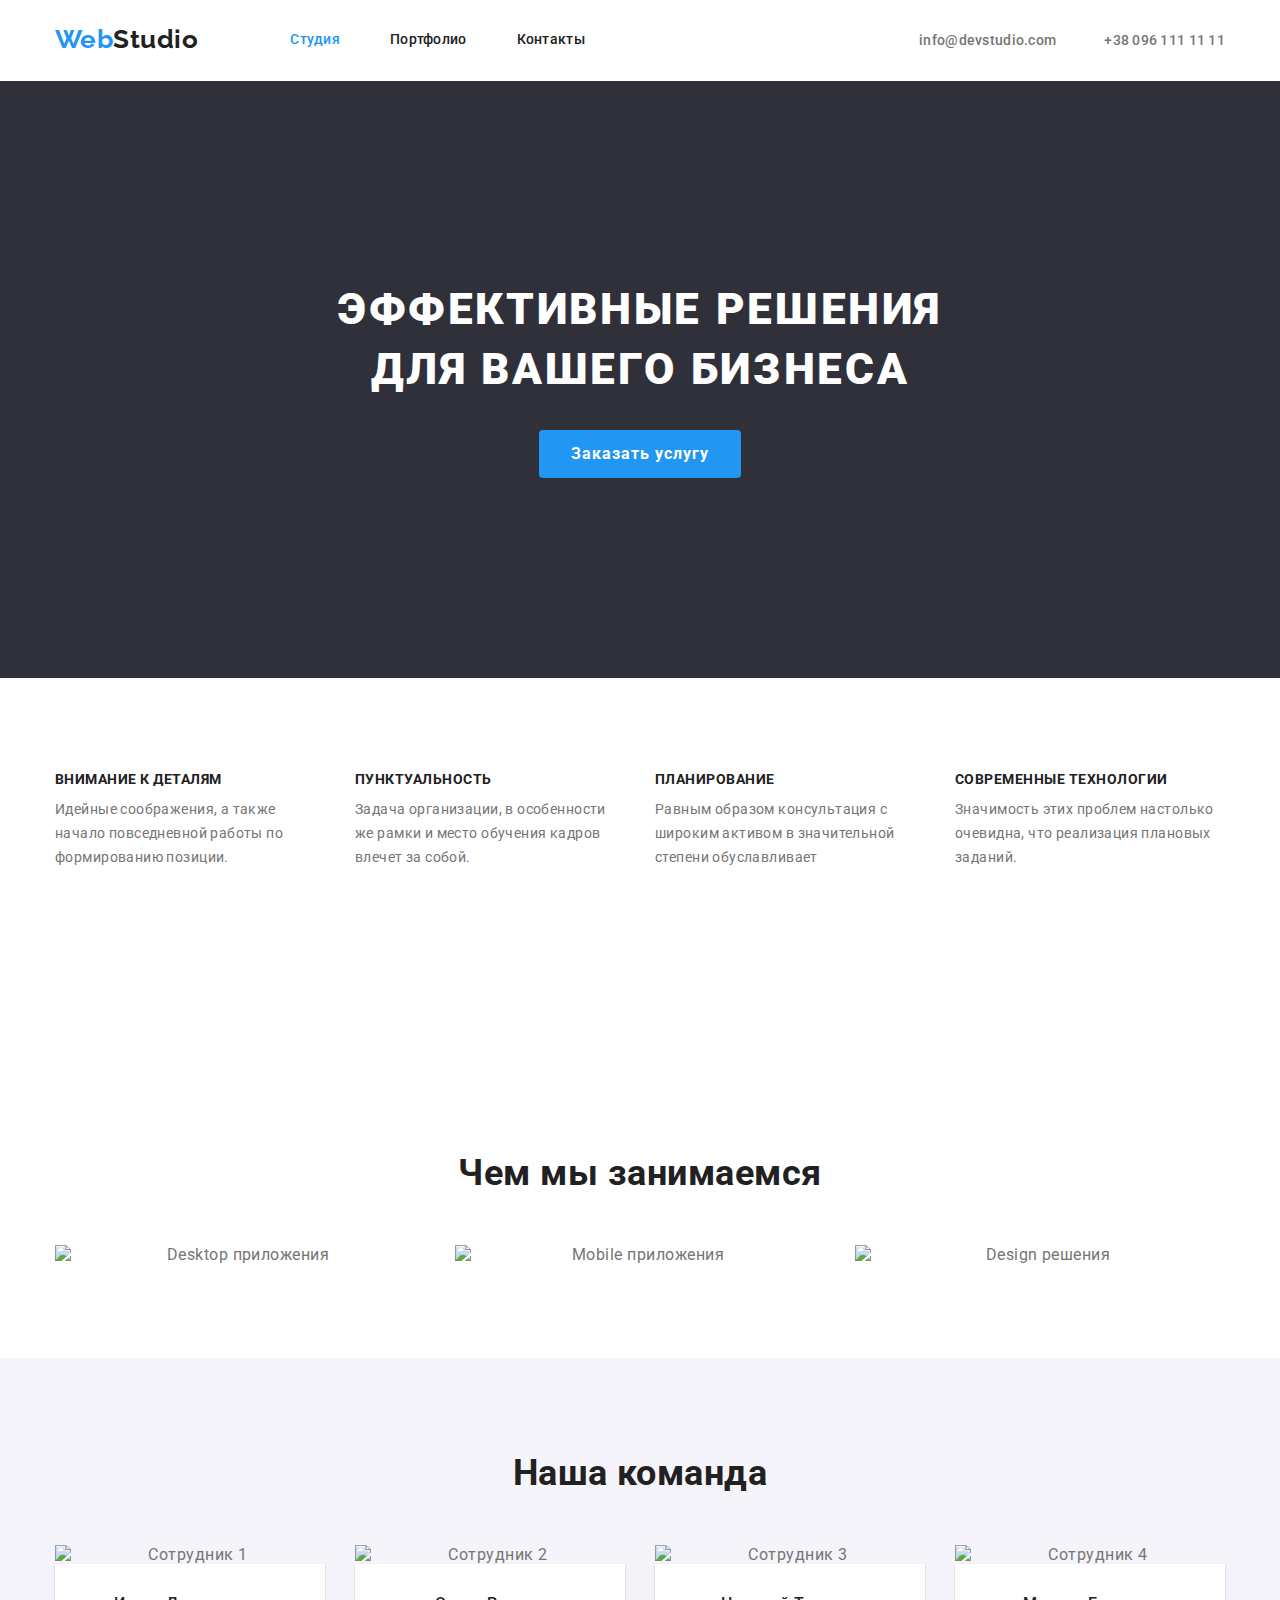
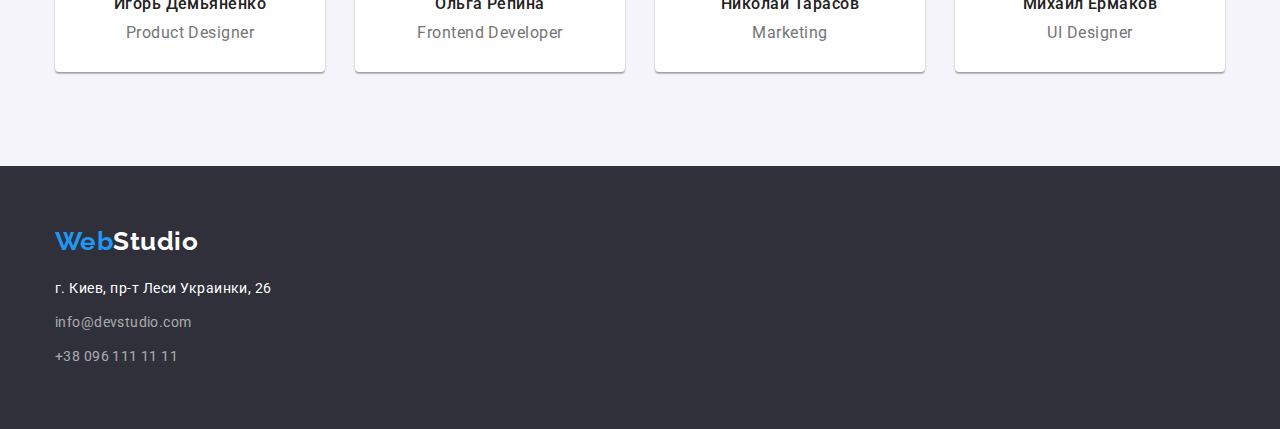
==== index.html @ 11eb451d "Update" ====
<!DOCTYPE html>
<html lang="ru">

<head>
    <meta charset="UTF-8">
    <meta http-equiv="X-UA-Compatible" content="IE=edge">
    <meta name="view" content="width=device-width, initial-scale=1.0">
    <title>studia_home_work_3</title>
    <link rel="preconnect" href="https://fonts.googleapis.com">
    <link rel="preconnect" href="https://fonts.gstatic.com" crossorigin>
    <link
        href="https://fonts.googleapis.com/css2?family=Raleway:wght@700&family=Roboto:wght@400;500;700;900&display=swap"
        rel="stylesheet">
    <link rel="stylesheet" href="https://cdnjs.cloudflare.com/ajax/libs/modern-normalize/1.1.0/modern-normalize.min.css"
        integrity="sha512-wpPYUAdjBVSE4KJnH1VR1HeZfpl1ub8YT/NKx4PuQ5NmX2tKuGu6U/JRp5y+Y8XG2tV+wKQpNHVUX03MfMFn9Q=="
        crossorigin="anonymous" referrerpolicy="no-referrer" />
    <link rel="stylesheet" href="./CSS/styles.css">
</head>

<body>

    <!-- Menu section -->
   <header class="page-header general"> 
    <div class="container main-nav">  
    <nav class="main-nav">
        <a href="./index.html" class="logo item">Web<span class="logo  black-color">Studio</span></a> 
    <ul class="site-nav list">      
            <li class="item">
                <a href="./index.html" class="link current">Студия</a>
            </li>

            <li class="item">
                <a href="./portfolio.html" class="link">Портфолио</a>
            </li>  

            <li class="item">
                <a href="/Контакты" class="link">Контакты</a>
            </li>
    </ul> 

    </nav>
     <ul class="list contact-header link">
            <li class="item"><a href="mailto:info@devstudio.com" class="link">info@devstudio.com</a></li>
            <li class="item"><a href="tel:+380961111111" class="link">+38 096 111 11 11</a></li>
    </ul> 
    </div>
   </header>

   <!--Main section--> 
   <main>  
        <section class="bg-color">
         <div class="container">
            <h1 class="main-section-title">Эффективные решения <br/> для вашего бизнеса</h1> 
            <button type="button" class="button primary">Заказать услугу </button> 
         </div> 
        </section>
      
    <!--Benefits section-->
    <div class="section">
    <section class="section-benefits"> 
        <h2 class="invisible-text visually-hidden">Преимущества WebStudio</h2> 
        <div class="container">
          <ul class="list list-benefits">
              <li class="item">
                  <h3 class="section-title subtitle">Внимание к деталям</h3>
                  <p class="feature-list text">Идейные соображения, а также начало повседневной работы по формированию позиции.</p>
             </li>

              <li class="item">
                  <h3 class="section-title subtitle">Пунктуальность</h3>
                  <p class="feature-list text">Задача организации, в особенности же рамки и место обучения кадров влечет за собой.</p>
             </li>

              <li class="item">
                  <h3 class="section-title subtitle">Планирование</h3>
                  <p class="feature-list text">Равным образом консультация с широким активом в значительной степени обуславливает</p>
             </li>

              <li class="item">
                  <h3 class="section-title subtitle">Современные технологии</h3>
                  <p class="feature-list text">Значимость этих проблем настолько очевидна, что реализация плановых заданий.</p>
             </li>
          </ul>
        </div>
       </section>
    </div>
     
        <!--What we do section-->
    <div class="section">
        <section class="">
            <div class="container">
            <h2 class="section-title">Чем мы занимаемся</h2>

            <ul class="what-we-do">

                <li class="item">
                    <img src="./images/box1.jpg" alt="Desktop приложения" width="370"/>
                </li>

                <li class="item">
                    <img src="./images/box2.jpg" alt="Mobile приложения" width="370" />
                </li>

                <li class="item">
                    <img src="./images/box3.jpg" alt="Design решения" width="370" />
                </li>

            </ul>
            </div>
        </section>
     </div>

        <!--Our_team_section-->
        <section class="section-team">
            <div class="container">
            <h2 class="section-title">Наша команда</h2>

            <ul class="team-face">

                <li class="item">
                    <img class="face" src="./images/emp1.jpg" alt="Сотрудник 1" width="270">
                    <div class="card-team">
                    <h3 class="card-header">Игорь Демьяненко</h3>
                    <p>Product Designer</p> 
                    </div>
                </li>

                <li class="item">
                    <img src="./images/emp2.jpg" alt="Сотрудник 2" width="270">
                    <div class="card-team">
                    <h3 class="card-header">Ольга Репина</h3>
                    <p>Frontend Developer</p> 
                    </div>
                </li>

                <li class="item">
                    <img src="./images/emp3.jpg" alt="Сотрудник 3" width="270">
                    <div class="card-team">
                    <h3 class="card-header">Николай Тарасов</h3>
                    <p>Marketing</p>
                    </div>
                </li>

                <li class="item">
                    <img src="./images/emp4.jpg" alt="Сотрудник 4" width="270">
                    <div class="card-team">
                    <h3 class="card-header">Михаил Ермаков</h3>
                    <p>UI Designer</p> 
                    </div>
                </li>

            </ul>
            </div>
        </section>
   </main>

    <!--Footer section-->
    <footer class="footer-color">  
    <div class="container">
        <a href="./index.html" class="logo">Web<span class="logo white-color">Studio</span></a>   
     <address>
        <ul class="footer-title list">
            <li class="item">
                г. Киев, пр-т Леси Украинки, 26
            </li>

            <li class="item">
                <a class="footer-title-second" href="mailto:info@devstudio.com"><span class="activ link">info@devstudio.com</span></a>
            </li>

            <li class="item">
                <a class="footer-title-second" href="tel:+380961111111"><span class="activ link">+38 096 111 11 11</span></a>
            </li>
        </ul>
     </address> 
    </div>
    </footer>
  
</body>

</html>
---- CSS/styles.css ----
/* gutter 30 px */

/* width 1170 */

:root {
  --main-color-text: #757575;
  --second-color-text: #212121;
  --accent-color-text: #2196f3;
  --white-color-text: #ffffff;
  --second-white-color-text: #ffffff99;
  --bg-gray: #f5f4fa;
  --dark-bg-color: #2f303a;
  --black-color: #000000;
  --grey-border: #eeeeee;
}

html {
  box-sizing: border-box;
}
*,
*::before,
*::after {
  box-sizing: inherit;
}

body {
  background: var(--white-color-text);
  color: var(--main-color-text);
  font-family: Roboto, sans-serif;
  letter-spacing: 0.03em;
  margin: 0;
}

h1,
h2,
h3,
h4,
h5,
h6,
p {
  margin: 0;
}

img {
  display: block;
  max-width: 100%;
  height: auto;
}

.section {
  padding-top: 94px;
  padding-bottom: 94px;
}

.list {
  list-style: none;
  text-decoration: none;
  margin: 0px;
  padding: 0px;
}

.container {
  width: 1200px;
  margin-left: auto;
  margin-right: auto;
  padding-left: 15px;
  padding-right: 15px;
}

.invisible-text {
  visibility: hidden;
  text-align: center;
}

.visually-hidden {
  position: absolute;
  width: 1px;
  height: 1px;
  margin: -1px;
  border: 0;
  padding: 0;
  white-space: nowrap;
  clip-path: inset(100%);
  clip: rect(0 0 0 0);
  overflow: hidden;
}

/* logo */

.logo {
  color: var(--accent-color-text);
  font-family: Raleway, sans-serif;
  font-weight: 700;
  font-size: 26px;
  line-height: 1.2;
  text-decoration: none;
}
.logo.black-color {
  color: var(--second-color-text);
}
.logo.white-color {
  color: var(--white-color-text);
}

/* button */

.button {
  color: var(--second-color-text);
  background-color: var(--bg-gray);
  font-family: inherit;
  font-weight: 500;
  font-size: 16px;
  line-height: 1.6;
  letter-spacing: 0.03em;
  border-radius: 4px;
  padding: 10px 32px;
  margin: 0px;
  min-width: 73px;

  cursor: pointer;
  border: none;
  display: inline-block;
}

.button.link:hover,
.button.link:focus,
.button.link.current {
  background-color: var(--accent-color-text);
  color: var(--white-color-text);
}

.button.primary {
  background-color: var(--accent-color-text);
  color: var(--white-color-text);
  font-weight: 700;
  font-size: 16px;
  line-height: 1.8;
  display: flex;
  letter-spacing: 0.06em;
  text-align: center;
  margin: 0 auto;
}

.button.secondary {
  color: var(--second-color-text);
  background-color: var(--bg-gray);
}

/* page header */

.page-header {
  background-color: var(--white-color-text);
}

.page-header.general {
  outline: 1px solid #ffffff;
}

.page-header.second {
  outline: 1px solid #ececec;
}

/* main nav  */

.main-nav {
  display: flex;
  align-items: center;
  justify-content: space-around;
}

/* site navigation */

.site-nav {
  display: flex;
  margin-left: 92px;
}
.site-nav .link {
  display: block;
  padding-top: 32px;
  padding-bottom: 32px;

  color: var(--second-color-text);
  font-weight: 500;
  font-size: 14px;
  line-height: 1.14;
  letter-spacing: 0.02em;
  text-decoration: none;
}
.site-nav .link:hover,
.site-nav .link:focus,
.site-nav .link.current {
  color: var(--accent-color-text);
}

/* alt_way: .site-nav .item + .item {
  margin-left: 50px;
}*/

.site-nav > .item:not(:last-child) {
  margin-right: 50px;
}

.contact-header {
  display: flex;
  margin-left: auto;
}

.list.contact-header.link .item:not(:last-child) {
  margin-right: 48px;
}

.contact-header .link {
  color: var(--main-color-text);
  font-weight: 500;
  font-size: 14px;
  line-height: 1.14;
  letter-spacing: 0.02em;
  text-decoration: none;
  margin: 0px;

  padding-top: 32px;
  padding-bottom: 32px;
}
.contact-header .link:hover,
.contact-header .link:focus {
  color: var(--accent-color-text);
}

/* section */

.section-title {
  color: var(--second-color-text);
  font-weight: 700;
  font-size: 36px;
  line-height: 1.2;
  text-decoration: none;
  margin-top: 0px;
  margin-bottom: 50px;
  text-align: center;
}
.section-title.subtitle {
  font-size: 14px;
  line-height: 1.14;
  text-align: left;
  text-transform: uppercase;
  margin-bottom: 10px;
}

/* main section */

.bg-color {
  background-color: var(--dark-bg-color);
  padding-top: 200px;
  padding-bottom: 200px;
}
.main-section-title {
  padding: 0px;
  margin: 0px;
  margin-bottom: 30px;
  color: var(--white-color-text);
  font-weight: 900;
  font-size: 44px;
  line-height: 1.36;
  text-align: center;
  letter-spacing: 0.06em;
  text-transform: uppercase;
}

/* section benefits */

.section-benefits {
  margin-bottom: 94px;
}

.list-benefits {
  display: flex;
  flex-wrap: wrap;

  margin-left: -30px;
}

.list-benefits > .item {
  flex-basis: calc(100% / 4 - 30px);
  margin-left: 30px;
}

/*.list-benefits .item:not(:last-child) {
  margin-right: 30px;
}*/

/* section what we do */
.what-we-do {
  display: flex;

  margin: 0px;
  padding: 0px;
  list-style: none;
  text-decoration: none;

  margin-left: -30px;
}

.what-we-do > .item {
  text-align: center;

  flex-basis: calc(100% / 3 - 30px);
  margin-left: 30px;
}

/* section team */

.section-team {
  background-color: var(--bg-gray);
  padding-top: 94px;
  padding-bottom: 94px;
}

.team-face {
  display: flex;
  flex-wrap: wrap;

  list-style: none;
  text-decoration: none;

  margin: 0px;
  padding: 0px;

  margin-left: -30px;
}

.team-face > .item {
  text-align: center;

  flex-basis: calc(100% / 4 - 30px);
  margin-left: 30px;

  border-radius: 4px;
}

.card-team {
  padding-bottom: 30px;
  padding-top: 30px;
  background-color: white;
  border-radius: 0px 0px 4px 4px;
  box-shadow: 0px 1px 3px rgba(0, 0, 0, 0.12), 0px 1px 1px rgba(0, 0, 0, 0.14),
    0px 2px 1px rgba(49, 27, 27, 0.2);
}

.card-header {
  color: var(--second-color-text);
  font-size: 16px;
  line-height: 1.19;
  letter-spacing: 0.03em;
  font-weight: 500;
  font-style: normal;
  text-align: center;
  margin-bottom: 10px;
}

.face {
  overflow: visible;
}

/* section link */

.list-button {
  display: flex;

  margin-left: auto;
  margin-right: auto;

  text-align: center;
}

.list-button .item:not(:last-child) {
  margin-right: 8px;
}

/* link-card section */

.link-title {
  color: var(--second-color-text);
  text-decoration: none;
  font-weight: 700;
  font-size: 18px;
  line-height: 2;
  letter-spacing: 0.06em;
  margin-bottom: 4px;
}
.link-list.text {
  color: var(--main-color-text);
  text-decoration: none;
  font-size: 16px;
  line-height: 1.9;
}

.card {
}

.card-thumb {
}

.item-card {
  box-shadow: 0px 1px 3px rgba(0, 0, 0, 0.12), 0px 1px 1px rgba(0, 0, 0, 0.14),
    0px 2px 1px rgba(49, 27, 27, 0.2);
}

.card-content {
  border: solid var(--grey-border) 1px;
  border-top: hidden;

  padding: 20px 24px 20px 24px;
}

/* links */

.list-link {
  display: flex;
  flex-wrap: wrap;

  list-style: none;
  padding: 0;
  margin-top: 20px;
  margin-left: -30px;
}

.list-link > .item-card {
  flex-basis: calc(100% / 3 - 30px);

  margin-left: 30px;
  margin-top: 30px;
}

/* features */
.feature-list.text {
  font-size: 14px;
  line-height: 1.7;

  font-weight: 400;
  letter-spacing: 0.03em;
  text-align: left;
}

/* footer */
.footer-color {
  background-color: var(--dark-bg-color);
  padding-top: 60px;
  padding-bottom: 60px;
}

.footer-title {
  color: var(--white-color-text);
  font-style: normal;
  font-size: 14px;
  line-height: 1.7;

  margin-top: 20px;
}

.footer-title-second {
  color: var(--second-white-color-text);
  text-decoration: none;

  font-weight: 400;
  line-height: 24px;
  letter-spacing: 0.03em;
  text-align: left;
}

.footer-title.list .item:not(:last-child) {
  margin-bottom: 9px;
}

.activ.link:hover,
.activ.link:focus {
  color: var(--accent-color-text);
}
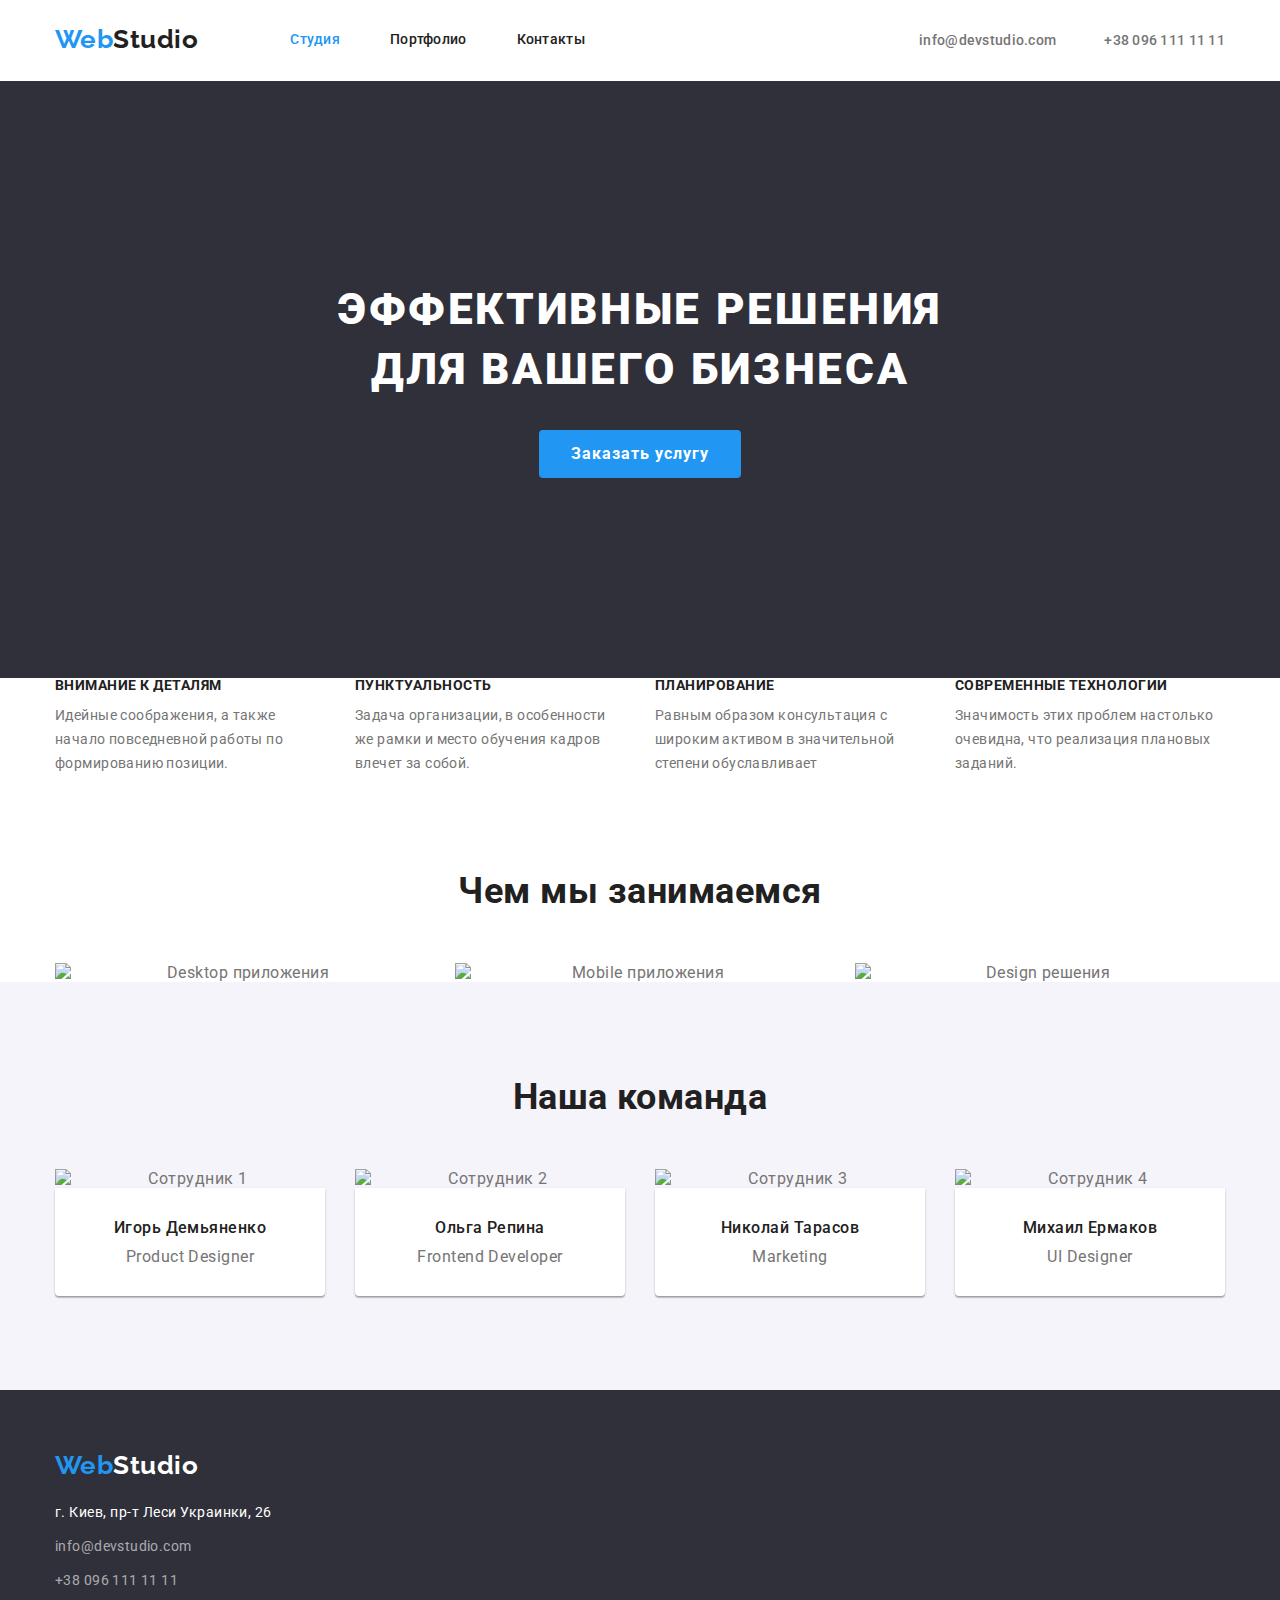
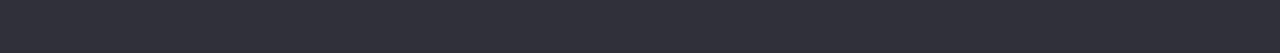
==== commit fad6af19: "Update index.html" ====
--- a/index.html
+++ b/index.html
@@ -56,7 +56,6 @@
         </section>
       
     <!--Benefits section-->
-    <div class="section">
     <section class="section-benefits"> 
         <h2 class="invisible-text visually-hidden">Преимущества WebStudio</h2> 
         <div class="container">
@@ -83,10 +82,8 @@
           </ul>
         </div>
        </section>
-    </div>
      
         <!--What we do section-->
-    <div class="section">
         <section class="">
             <div class="container">
             <h2 class="section-title">Чем мы занимаемся</h2>
@@ -108,7 +105,6 @@
             </ul>
             </div>
         </section>
-     </div>
 
         <!--Our_team_section-->
         <section class="section-team">
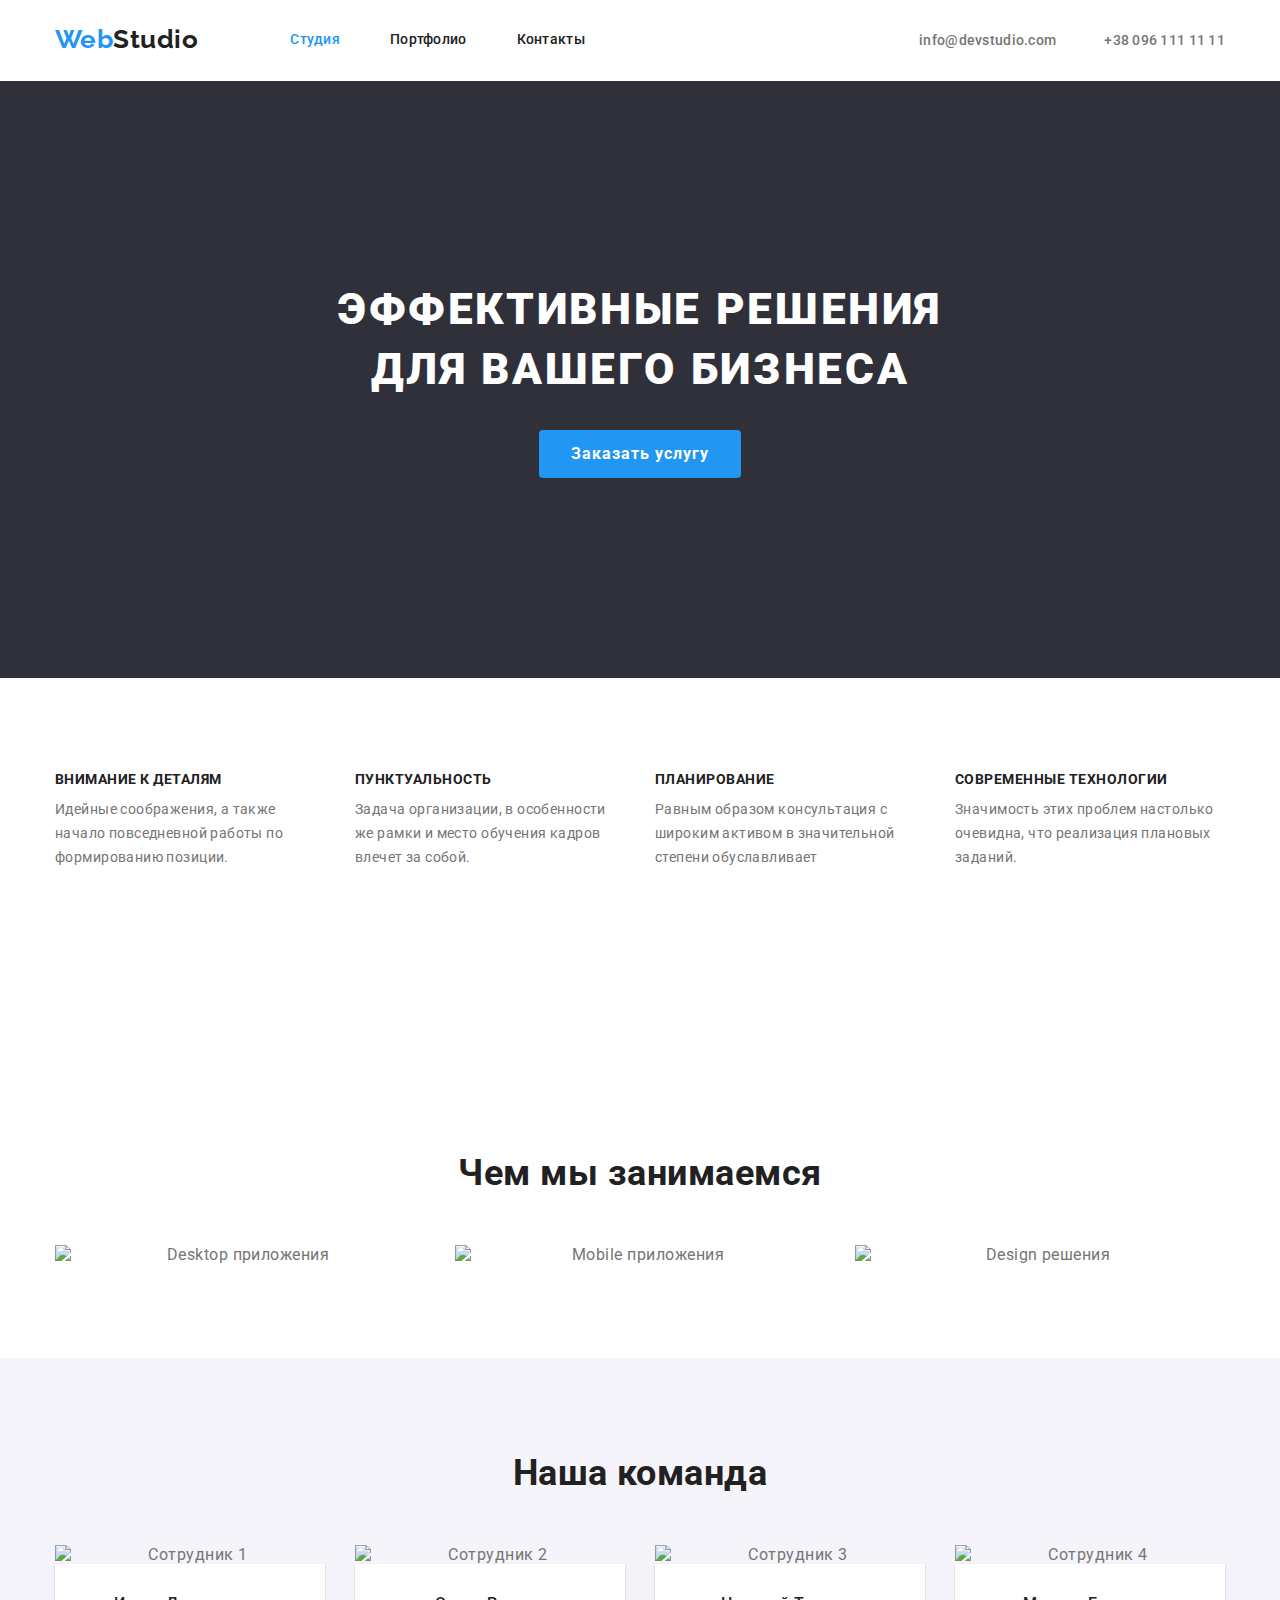
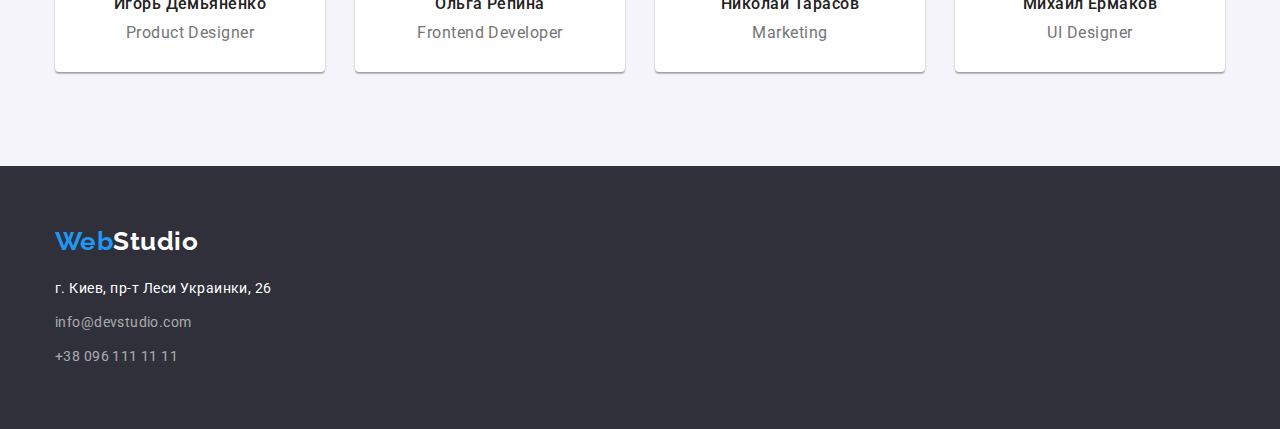
==== commit ce2efd52: "update" ====
--- a/index.html
+++ b/index.html
@@ -56,7 +56,7 @@
         </section>
       
     <!--Benefits section-->
-    <section class="section-benefits"> 
+    <section class="section section-benefits"> 
         <h2 class="invisible-text visually-hidden">Преимущества WebStudio</h2> 
         <div class="container">
           <ul class="list list-benefits">
@@ -84,7 +84,7 @@
        </section>
      
         <!--What we do section-->
-        <section class="">
+        <section class="section">
             <div class="container">
             <h2 class="section-title">Чем мы занимаемся</h2>
 
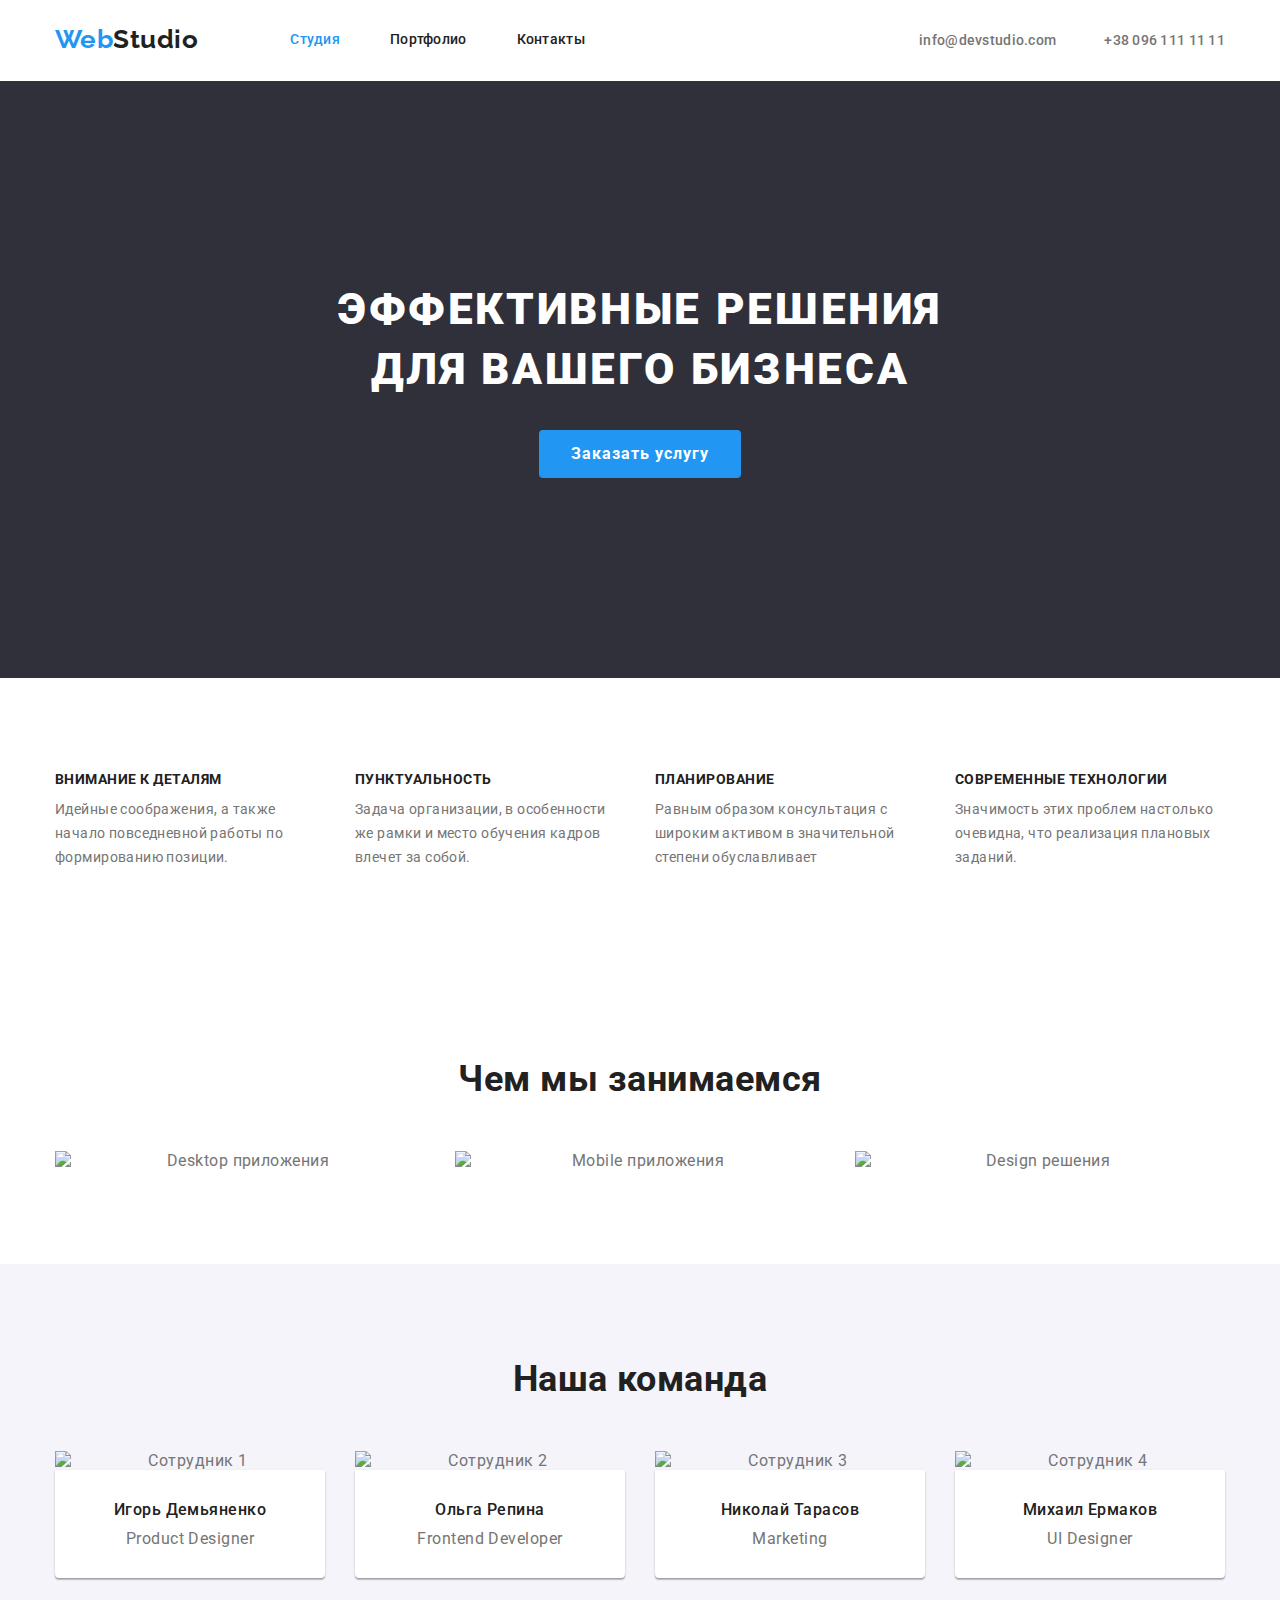
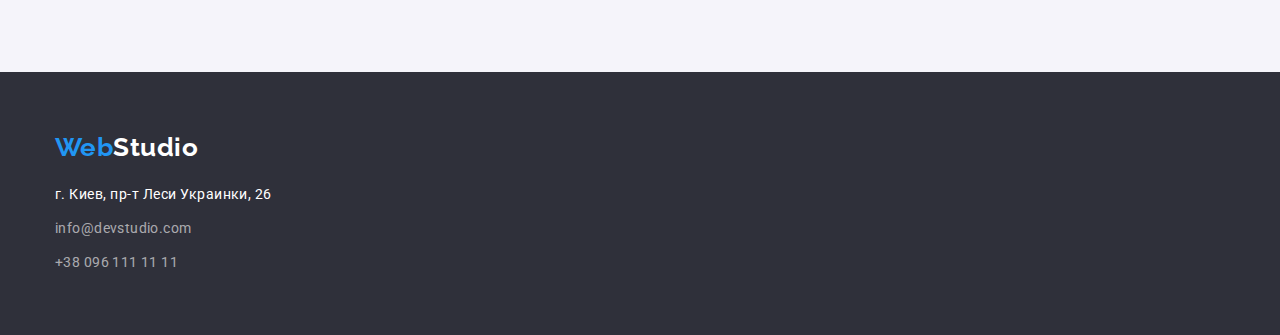
==== commit 3339277f: "update" ====
--- a/index.html
+++ b/index.html
@@ -56,7 +56,7 @@
         </section>
       
     <!--Benefits section-->
-    <section class="section section-benefits"> 
+    <section class="section"> 
         <h2 class="invisible-text visually-hidden">Преимущества WebStudio</h2> 
         <div class="container">
           <ul class="list list-benefits">
--- a/CSS/styles.css
+++ b/CSS/styles.css
@@ -48,8 +48,7 @@
 }
 
 .section {
-  padding-top: 94px;
-  padding-bottom: 94px;
+  padding: 94px 0px;
 }
 
 .list {
@@ -268,10 +267,6 @@
 
 /* section benefits */
 
-.section-benefits {
-  margin-bottom: 94px;
-}
-
 .list-benefits {
   display: flex;
   flex-wrap: wrap;
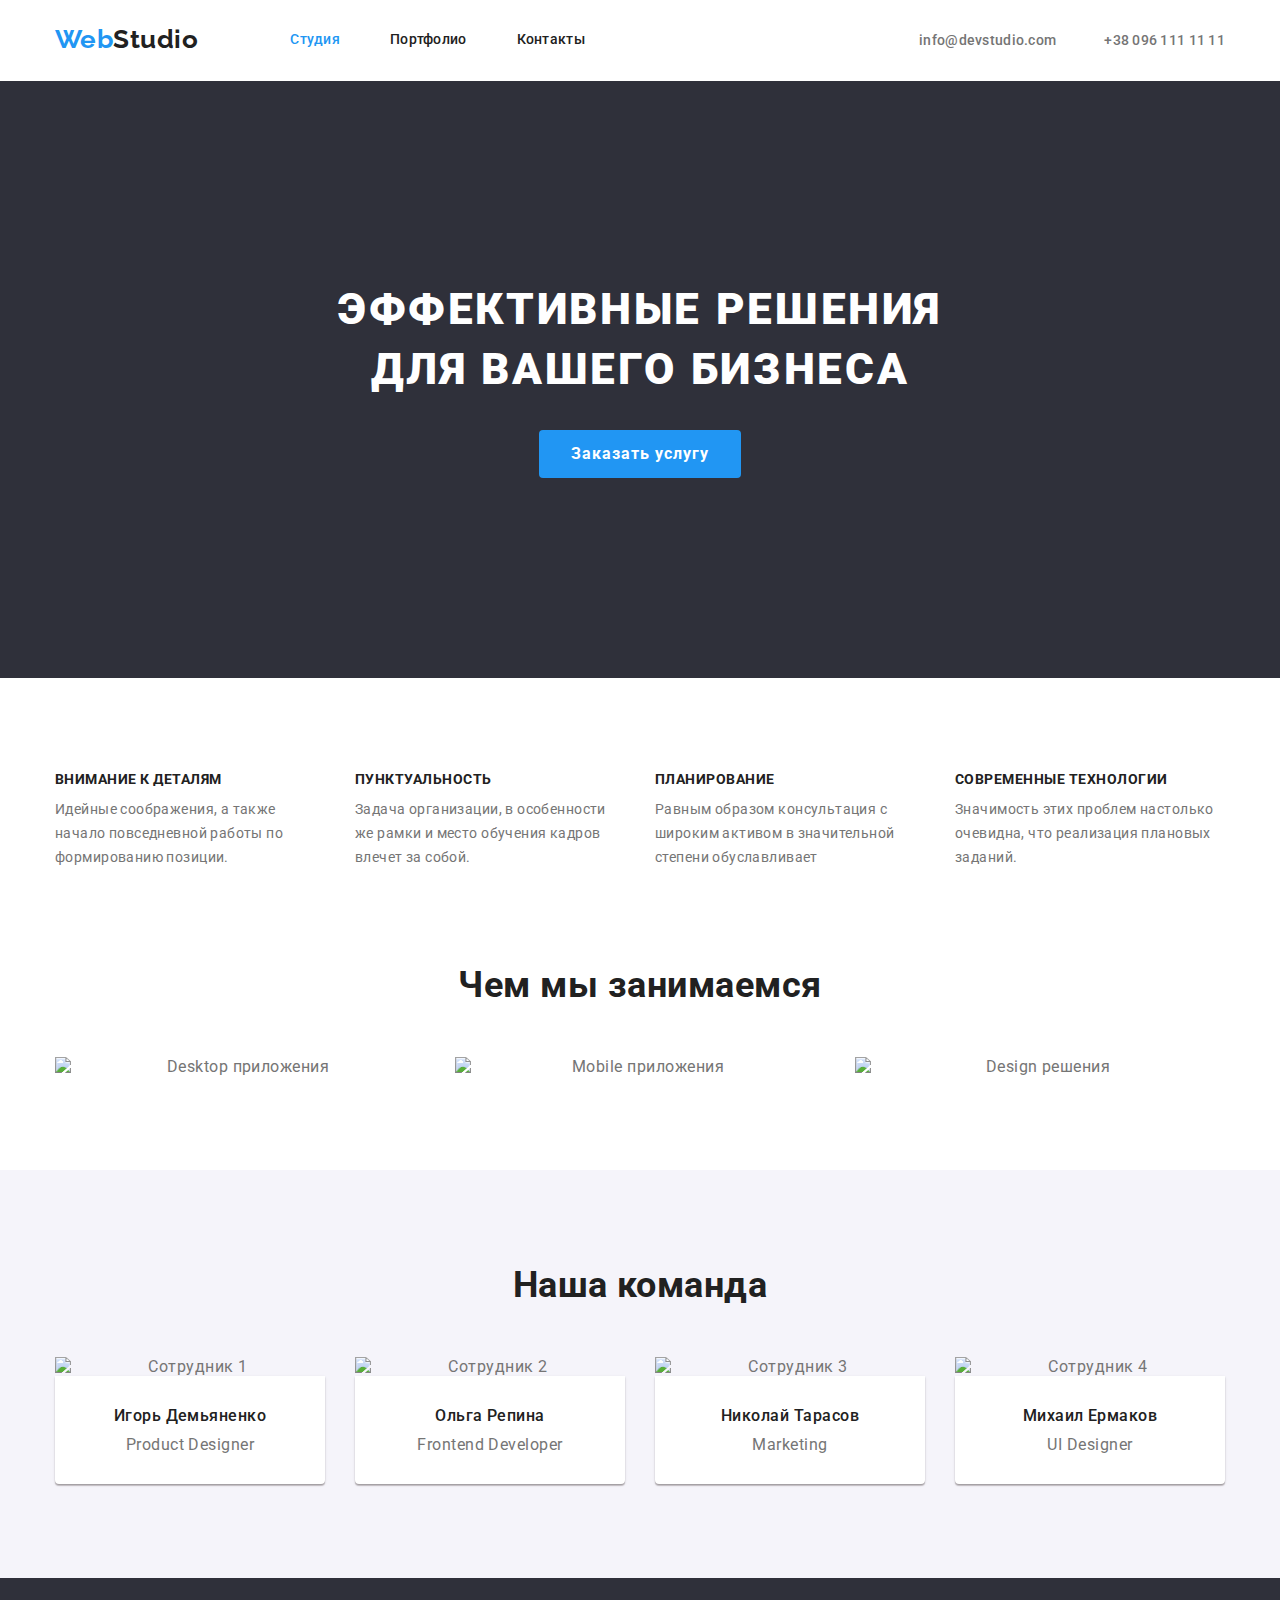
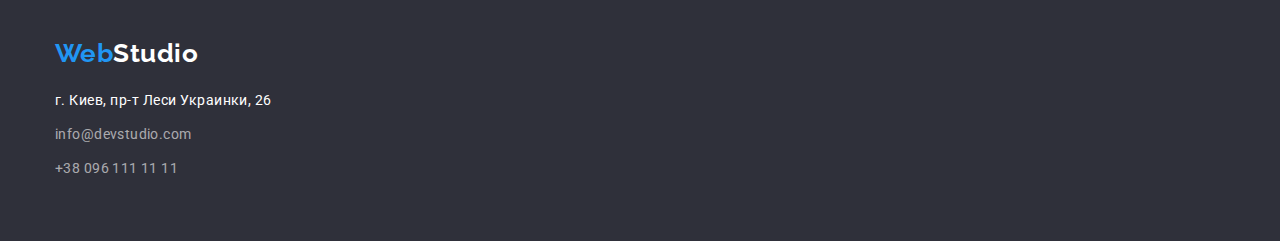
==== commit 40478ce7: "update" ====
--- a/index.html
+++ b/index.html
@@ -56,7 +56,7 @@
         </section>
       
     <!--Benefits section-->
-    <section class="section"> 
+    <section class="section section-benefits"> 
         <h2 class="invisible-text visually-hidden">Преимущества WebStudio</h2> 
         <div class="container">
           <ul class="list list-benefits">
--- a/CSS/styles.css
+++ b/CSS/styles.css
@@ -266,6 +266,9 @@
 }
 
 /* section benefits */
+.section-benefits {
+  padding-bottom: 0px;
+}
 
 .list-benefits {
   display: flex;
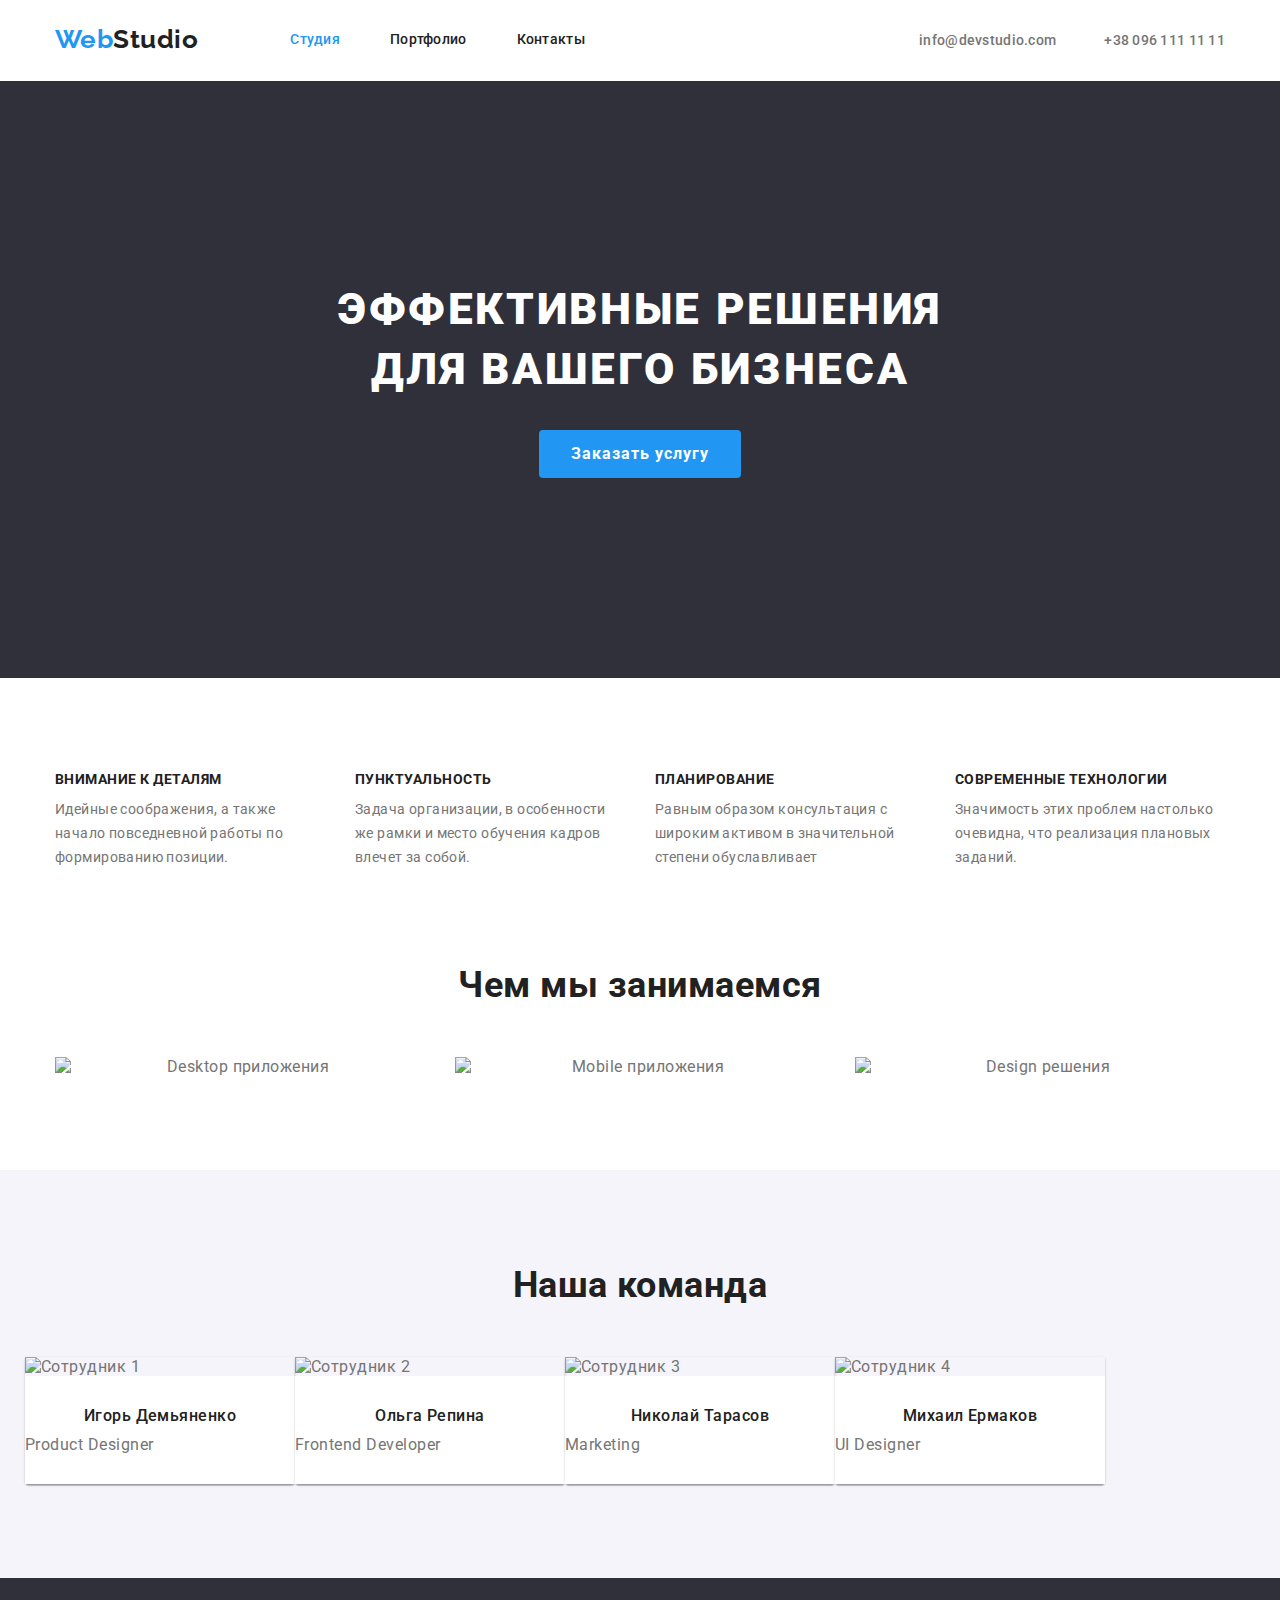
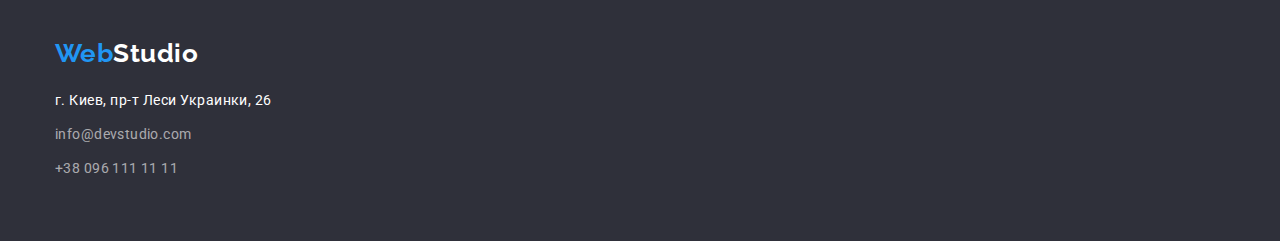
==== commit 979eb0e1: "update" ====
--- a/index.html
+++ b/index.html
@@ -57,7 +57,7 @@
       
     <!--Benefits section-->
     <section class="section section-benefits"> 
-        <h2 class="invisible-text visually-hidden">Преимущества WebStudio</h2> 
+        <h2 class="visually-hidden">Преимущества WebStudio</h2> 
         <div class="container">
           <ul class="list list-benefits">
               <li class="item">
@@ -113,7 +113,7 @@
 
             <ul class="team-face">
 
-                <li class="item">
+                <li class="member-img">
                     <img class="face" src="./images/emp1.jpg" alt="Сотрудник 1" width="270">
                     <div class="card-team">
                     <h3 class="card-header">Игорь Демьяненко</h3>
@@ -121,7 +121,7 @@
                     </div>
                 </li>
 
-                <li class="item">
+                <li class="member-img">
                     <img src="./images/emp2.jpg" alt="Сотрудник 2" width="270">
                     <div class="card-team">
                     <h3 class="card-header">Ольга Репина</h3>
@@ -129,7 +129,7 @@
                     </div>
                 </li>
 
-                <li class="item">
+                <li class="member-img">
                     <img src="./images/emp3.jpg" alt="Сотрудник 3" width="270">
                     <div class="card-team">
                     <h3 class="card-header">Николай Тарасов</h3>
@@ -137,7 +137,7 @@
                     </div>
                 </li>
 
-                <li class="item">
+                <li class="member-img">
                     <img src="./images/emp4.jpg" alt="Сотрудник 4" width="270">
                     <div class="card-team">
                     <h3 class="card-header">Михаил Ермаков</h3>
--- a/CSS/styles.css
+++ b/CSS/styles.css
@@ -64,11 +64,6 @@
   margin-right: auto;
   padding-left: 15px;
   padding-right: 15px;
-}
-
-.invisible-text {
-  visibility: hidden;
-  text-align: center;
 }
 
 .visually-hidden {
@@ -339,9 +334,13 @@
   padding-bottom: 30px;
   padding-top: 30px;
   background-color: white;
+}
+
+.member-img {
+  background-color: var(--main-white);
+  box-shadow: 0px 1px 3px rgba(0, 0, 0, 0.12), 0px 1px 1px rgba(0, 0, 0, 0.14),
+    0px 2px 1px rgba(0, 0, 0, 0.2);
   border-radius: 0px 0px 4px 4px;
-  box-shadow: 0px 1px 3px rgba(0, 0, 0, 0.12), 0px 1px 1px rgba(0, 0, 0, 0.14),
-    0px 2px 1px rgba(49, 27, 27, 0.2);
 }
 
 .card-header {
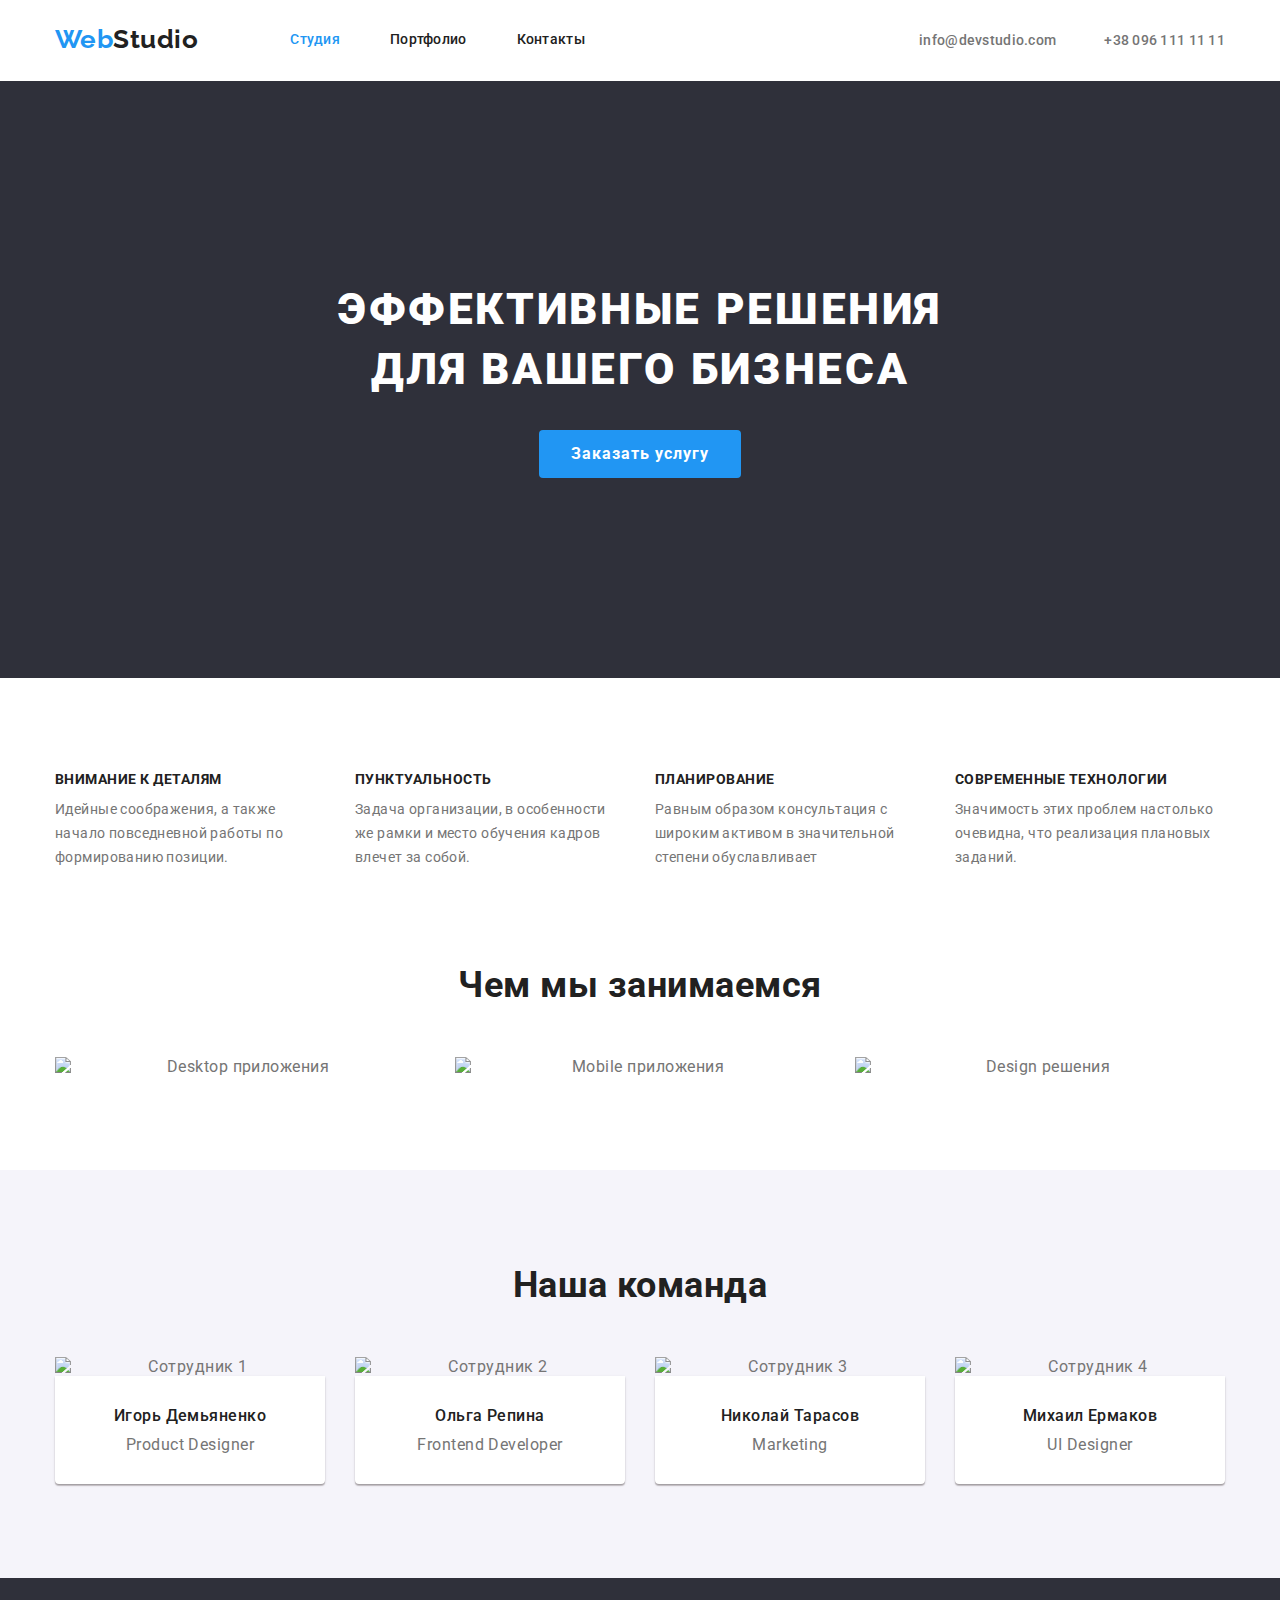
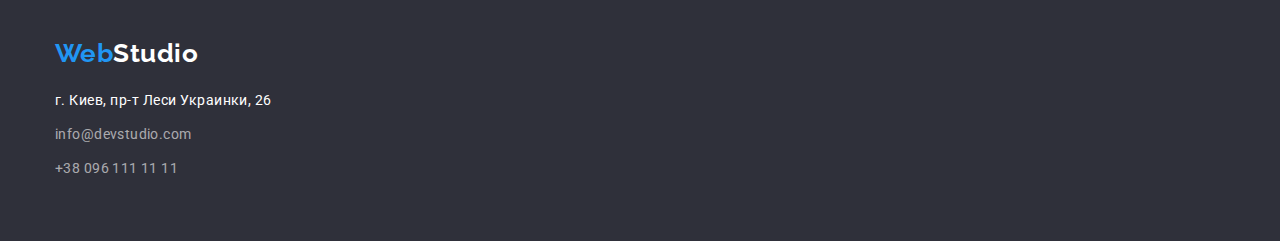
==== commit ab72f580: "img" ====
--- a/index.html
+++ b/index.html
@@ -113,7 +113,7 @@
 
             <ul class="team-face">
 
-                <li class="member-img">
+                <li class="item">
                     <img class="face" src="./images/emp1.jpg" alt="Сотрудник 1" width="270">
                     <div class="card-team">
                     <h3 class="card-header">Игорь Демьяненко</h3>
@@ -121,7 +121,7 @@
                     </div>
                 </li>
 
-                <li class="member-img">
+                <li class="item">
                     <img src="./images/emp2.jpg" alt="Сотрудник 2" width="270">
                     <div class="card-team">
                     <h3 class="card-header">Ольга Репина</h3>
@@ -129,7 +129,7 @@
                     </div>
                 </li>
 
-                <li class="member-img">
+                <li class="item">
                     <img src="./images/emp3.jpg" alt="Сотрудник 3" width="270">
                     <div class="card-team">
                     <h3 class="card-header">Николай Тарасов</h3>
@@ -137,7 +137,7 @@
                     </div>
                 </li>
 
-                <li class="member-img">
+                <li class="item">
                     <img src="./images/emp4.jpg" alt="Сотрудник 4" width="270">
                     <div class="card-team">
                     <h3 class="card-header">Михаил Ермаков</h3>
--- a/CSS/styles.css
+++ b/CSS/styles.css
@@ -334,13 +334,9 @@
   padding-bottom: 30px;
   padding-top: 30px;
   background-color: white;
-}
-
-.member-img {
-  background-color: var(--main-white);
+  border-radius: 0px 0px 4px 4px;
   box-shadow: 0px 1px 3px rgba(0, 0, 0, 0.12), 0px 1px 1px rgba(0, 0, 0, 0.14),
-    0px 2px 1px rgba(0, 0, 0, 0.2);
-  border-radius: 0px 0px 4px 4px;
+    0px 2px 1px rgba(49, 27, 27, 0.2);
 }
 
 .card-header {
